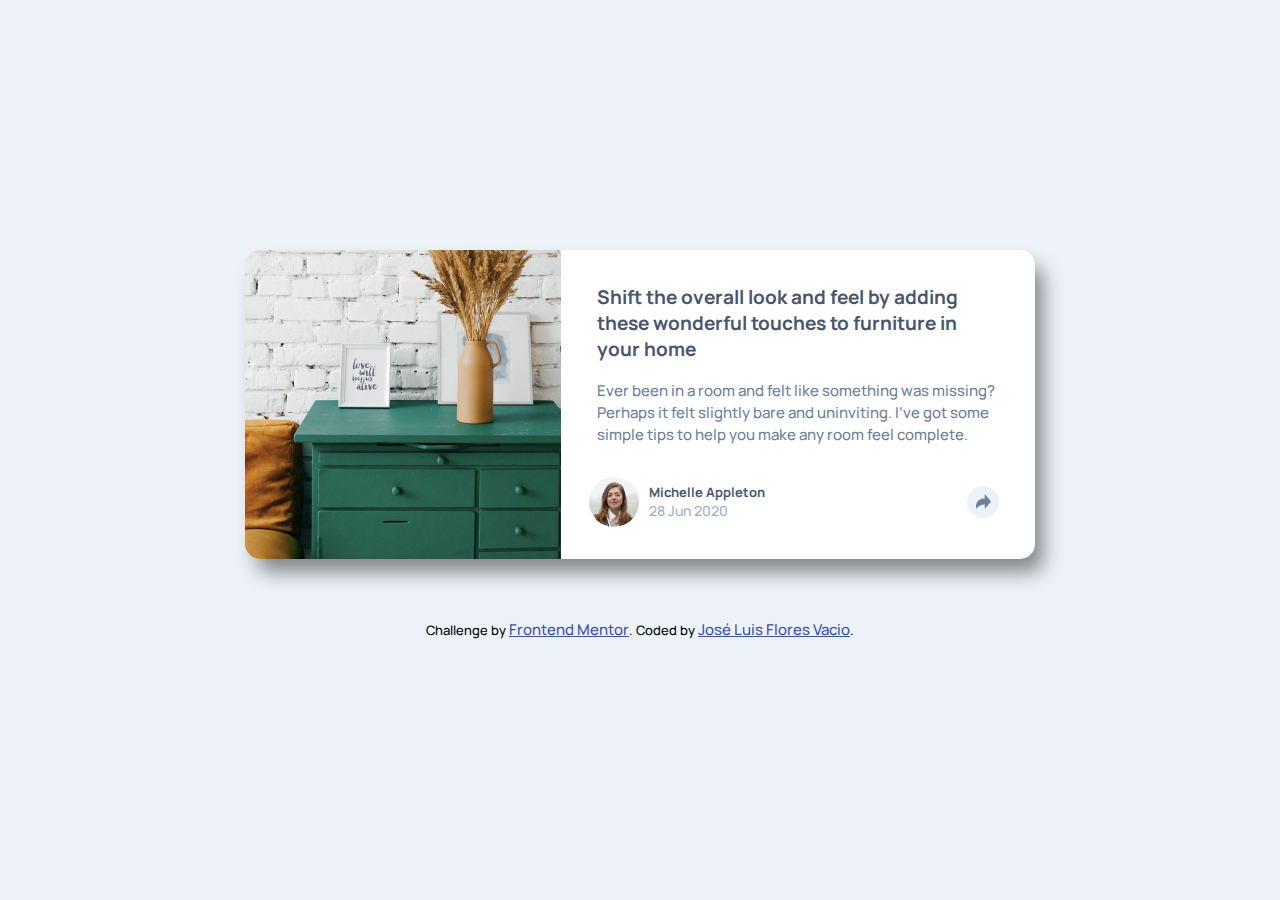
==== production/index.html @ 19c9eb63 "Primera version del reto" ====
<!DOCTYPE html>
<html lang="en">
<head>
  <meta charset="UTF-8">
  <meta name="viewport" content="width=device-width, initial-scale=1.0"> <!-- displays site properly based on user's device -->

  <link rel="icon" type="image/png" sizes="32x32" href="./images/favicon-32x32.png">
  
  <title>José Luis Flores Vacio | Article preview component</title>
  <link rel="preconnect" href="https://fonts.googleapis.com">
  <link rel="preconnect" href="https://fonts.gstatic.com" crossorigin>
  <link href="https://fonts.googleapis.com/css2?family=Manrope:wght@200;500;700&display=swap" rel="stylesheet">
  <link rel="stylesheet" href="./css/style.css">
  <link rel="stylesheet" href="./css/desktop.css" media="screen and (min-width: 900px)">

  <style>
    .attribution { font-size: 13px; text-align: center; }
    .attribution a { font-size: 15px; color: hsl(228, 45%, 44%); }
  </style>
</head>
<body>

  <main>
    <section class="furniture">
      <article class="master-card">
        <div class="image"></div>
        <div class="master-card__body">
          <h2 class="master-card__title">
            Shift the overall look and feel by adding these wonderful 
            touches to furniture in your home
          </h2>
          <p class="master-card__content">
            Ever been in a room and felt like something was missing? Perhaps 
            it felt slightly bare and uninviting. I’ve got some simple tips 
            to help you make any room feel complete.          
          </p>
          <div class="master-card__share-conteiner">
            <img class="profile__img" src="./images/avatar-michelle.jpg" alt="profile image">
            <div class="profile__details">
              <h6 class="profile__details--name">
                Michelle Appleton
              </h6>
              <span class="profile__details--date">
                28 Jun 2020
              </span>
            </div>
            <button id="share-button" class="button--share"></button>
            <article class="share__menu--close">
              <span class="text">Share</span>
              <span class="icon fb"></span>
              <span class="icon twitter"></span>
              <span class="icon pinterest"></span>
            </article>
          </div>
        </div>
      </article>
      <div class="attribution">
        Challenge by <a href="https://www.frontendmentor.io?ref=challenge" target="_blank">Frontend Mentor</a>. 
        Coded by <a href="#">José Luis Flores Vacio</a>.
      </div>
    </section>
  </main>
  <script src="./js/app.js"></script>
</body>
</html>
---- production/css/style.css ----
* {
    box-sizing: border-box;
    margin: 0;
    padding: 0;
}

html {
    font-size: 62.5%;
    font-family: 'Manrope', sans-serif;
    font-weight: 500;
}

main {
    position: relative;
    min-height: 100vh; 
    padding-top: 60px;
    background-color:hsl(210, 46%, 95%);
}

.furniture {
    min-height: 500px;
    min-width: 320px;
}

.master-card {
    display: flex;
    flex-direction: column;
    min-width: 320px;
    max-width: 400px;
    width: 90%;
    margin: 0px auto 60px;
    overflow: hidden;
    background-color: white;
    border-radius: 15px;
    box-shadow: 10px 15px 20px -2px rgba(0,0,0,0.45);
}

.master-card .image {
    display: block;
    width: 100%;
    min-height: 220px;
    background-image: url('../images/drawers.jpg');
    background-size: cover;
}

.master-card__body {
    display: flex;
    flex-direction: column;
    padding: 34px 0px 0px;
}

.master-card__title {
    padding: 0px 28px;
    font-family: 'Manrope' sans-serif;
    font-size: 1.7rem;
    font-weight: 700;
    margin-bottom: 20px;
    color: hsl(217, 19%, 35%);
}

.master-card__content {
    padding: 0px 28px;
    font-size: 1.5rem;
    line-height: 2.2rem;
    margin-bottom: 26px;
    color: hsl(214, 17%, 51%);
}

.master-card__share-conteiner {
    position: relative;
    display: flex;
    height: 75px;
    align-items: center;
}

.master-card__share-conteiner .profile__img {
    margin-left: 28px;
    width: 50px;
    height: 50px;
    border-radius: 25px;
}

.profile__details {
    margin-left: 10px;
    font-size: 1.4rem;
}

.profile__details--name {
    font-size: 1.3rem;
    color:hsl(217, 19%, 35%);
}

.profile__details--date {
    color: hsl(212, 23%, 69%);
}


.button--share {
    position: relative;
    width: 32px;
    height: 32px;
    margin-left: auto;
    margin-right: 28px;
    background: url('../images/icon-share.svg'), hsl(210, 46%, 95%);
    background-size: 15px 15px;
    background-repeat: no-repeat;
    background-position: center center;
    border: none;
    border-radius: 30px;
    z-index: 10;
}

.share__menu--close {
    display: flex;
    position: absolute;
    align-items: center;
    width: 0px;
    gap: 18px;
    right: 0;
    height: 100%;
    padding-left: 0px;
    padding-right: 0px;
    overflow: hidden;
    background-color: hsl(217, 19%, 35%); 
    transition: 0.2s ease
}

.share__menu--open {
    display: flex;
    position: absolute;
    right: 0;
    align-items: center;
    gap: 18px;
    height: 100%;
    width: 100%;
    padding-left: 28px;
    padding-right: 28px;
    overflow: visible;
    background-color: hsl(217, 19%, 35%); 
    transition: 0.4s ease; 
}

.share__menu--open .text,
.share__menu--close .text {
    font-size: 1.5rem;
    font-weight: 300;
    letter-spacing: 4px;
    text-transform: uppercase;
    color: hsl(210, 46%, 95%)
}

.share__menu--open .icon,
.share__menu--close .icon {
    width: 22px;
    height: 22px;
    background-size: contain;
    background-repeat: no-repeat;
    background-position: center center;
}

.fb {
    background-image: url('../images/icon-facebook.svg');
}

.twitter {
    background-image: url('../images/icon-twitter.svg');
}

.pinterest {
    background-image: url('../images/icon-pinterest.svg')
}
---- production/css/desktop.css ----
main { 
    padding-top: 250px;
}

.master-card {
    flex-direction: row;
    max-width: 790px;
    width: 100%;
    margin: 0px auto 60px;
    overflow: visible;
}

.master-card .image {
    display: block;
    width: 40%;
    height: auto;
    background-image: url('../images/drawers.jpg');
    background-size: cover;
    border-top-left-radius: 15px;
    border-bottom-left-radius: 15px;
}

.master-card__body {
    width: 60%;
    padding-bottom: 20px
}

.master-card__title,
.master-card__content {
    padding: 0px 36px;
    margin-bottom: 18px;
}

.master-card__title {
    font-size: 1.9rem;
}

.share__menu--open {
    padding-left: 36px;
    padding-right: 36px;
}

.button--share {
    margin-right: 36px
}

.share__menu--close {
    top: calc(0% - 48px);
    justify-content: center;
    height: 0px;
    width: 30px;
    padding-left: 0px;
    padding-right: 0px;
    overflow: hidden;
    background-color: hsl(217, 19%, 35%);
    border-radius: 8px;
    transition: 0s ease
}

.share__menu--open {
    top: calc(0% - 48px);
    left: calc(50% + 65px);
    justify-content: center;
    gap: 16px;
    height: 52px;
    width: 240px;
    padding-left: 28px;
    padding-right: 28px;
    overflow: visible;
    border-radius: 10px;
}

.share__menu--open::after,
.share__menu--close::after {
    position: absolute;
    bottom: -14px;
    left: calc(50% - 13px);
    content: '';
    display: block;
    width: 26px;
    height: 16px;
    background-color: hsl(217, 19%, 35%);
    clip-path: polygon(100% 0, 0 0, 50% 100%);
}
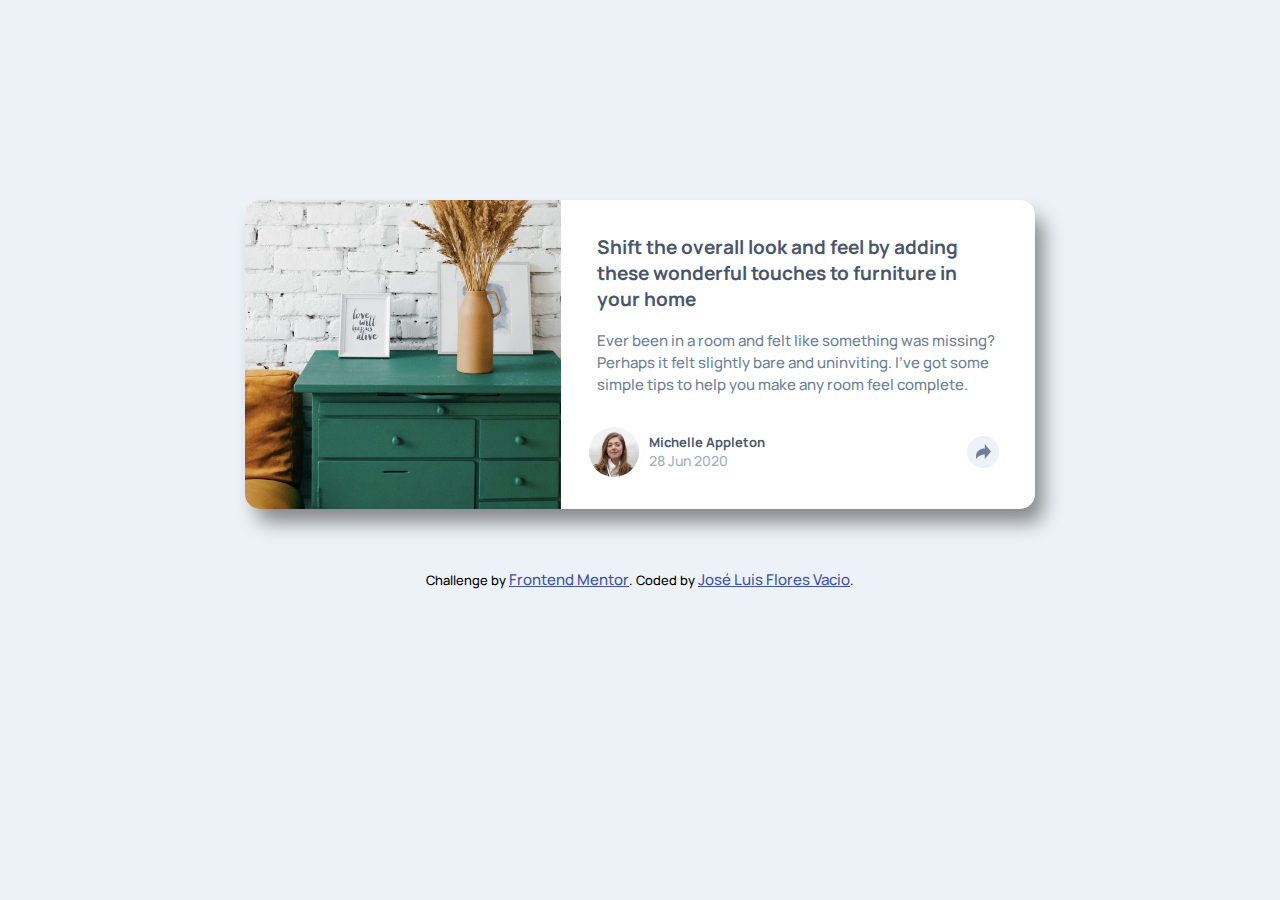
==== commit 1c173bce: "Se agregaron cambios pequeños" ====
--- a/production/index.html
+++ b/production/index.html
@@ -11,7 +11,7 @@
   <link rel="preconnect" href="https://fonts.gstatic.com" crossorigin>
   <link href="https://fonts.googleapis.com/css2?family=Manrope:wght@200;500;700&display=swap" rel="stylesheet">
   <link rel="stylesheet" href="./css/style.css">
-  <link rel="stylesheet" href="./css/desktop.css" media="screen and (min-width: 900px)">
+  <link rel="stylesheet" href="./css/desktop.css" media="screen and (min-width: 930px)">
 
   <style>
     .attribution { font-size: 13px; text-align: center; }
@@ -56,7 +56,7 @@
       </article>
       <div class="attribution">
         Challenge by <a href="https://www.frontendmentor.io?ref=challenge" target="_blank">Frontend Mentor</a>. 
-        Coded by <a href="#">José Luis Flores Vacio</a>.
+        Coded by <a href="https://joseluisfv.github.io/">José Luis Flores Vacio</a>.
       </div>
     </section>
   </main>
--- a/production/css/style.css
+++ b/production/css/style.css
@@ -1,171 +1,172 @@
 * {
-    box-sizing: border-box;
-    margin: 0;
-    padding: 0;
+  box-sizing: border-box;
+  margin: 0;
+  padding: 0;
 }
 
 html {
-    font-size: 62.5%;
-    font-family: 'Manrope', sans-serif;
-    font-weight: 500;
+  font-size: 62.5%;
+  font-family: "Manrope", sans-serif;
+  font-weight: 500;
 }
 
 main {
-    position: relative;
-    min-height: 100vh; 
-    padding-top: 60px;
-    background-color:hsl(210, 46%, 95%);
+  display: flex;
+  align-items: center;
+  justify-content: center;
+  position: relative;
+  min-height: 100vh;
+  background-color: hsl(210, 46%, 95%);
 }
 
 .furniture {
-    min-height: 500px;
-    min-width: 320px;
+  min-height: 500px;
+  min-width: 320px;
 }
 
 .master-card {
-    display: flex;
-    flex-direction: column;
-    min-width: 320px;
-    max-width: 400px;
-    width: 90%;
-    margin: 0px auto 60px;
-    overflow: hidden;
-    background-color: white;
-    border-radius: 15px;
-    box-shadow: 10px 15px 20px -2px rgba(0,0,0,0.45);
+  display: flex;
+  flex-direction: column;
+  min-width: 320px;
+  max-width: 400px;
+  width: 90%;
+  margin: 0px auto 60px;
+  overflow: hidden;
+  background-color: white;
+  border-radius: 15px;
+  box-shadow: 10px 15px 20px -2px rgba(0, 0, 0, 0.45);
 }
 
 .master-card .image {
-    display: block;
-    width: 100%;
-    min-height: 220px;
-    background-image: url('../images/drawers.jpg');
-    background-size: cover;
+  display: block;
+  width: 100%;
+  min-height: 220px;
+  background-image: url("../images/drawers.jpg");
+  background-size: cover;
 }
 
 .master-card__body {
-    display: flex;
-    flex-direction: column;
-    padding: 34px 0px 0px;
+  display: flex;
+  flex-direction: column;
+  padding: 34px 0px 0px;
 }
 
 .master-card__title {
-    padding: 0px 28px;
-    font-family: 'Manrope' sans-serif;
-    font-size: 1.7rem;
-    font-weight: 700;
-    margin-bottom: 20px;
-    color: hsl(217, 19%, 35%);
+  padding: 0px 28px;
+  font-family: "Manrope" sans-serif;
+  font-size: 1.7rem;
+  font-weight: 700;
+  margin-bottom: 20px;
+  color: hsl(217, 19%, 35%);
 }
 
 .master-card__content {
-    padding: 0px 28px;
-    font-size: 1.5rem;
-    line-height: 2.2rem;
-    margin-bottom: 26px;
-    color: hsl(214, 17%, 51%);
+  padding: 0px 28px;
+  font-size: 1.5rem;
+  line-height: 2.2rem;
+  margin-bottom: 26px;
+  color: hsl(214, 17%, 51%);
 }
 
 .master-card__share-conteiner {
-    position: relative;
-    display: flex;
-    height: 75px;
-    align-items: center;
+  position: relative;
+  display: flex;
+  height: 75px;
+  align-items: center;
 }
 
 .master-card__share-conteiner .profile__img {
-    margin-left: 28px;
-    width: 50px;
-    height: 50px;
-    border-radius: 25px;
+  margin-left: 28px;
+  width: 50px;
+  height: 50px;
+  border-radius: 25px;
 }
 
 .profile__details {
-    margin-left: 10px;
-    font-size: 1.4rem;
+  margin-left: 10px;
+  font-size: 1.4rem;
 }
 
 .profile__details--name {
-    font-size: 1.3rem;
-    color:hsl(217, 19%, 35%);
+  font-size: 1.3rem;
+  color: hsl(217, 19%, 35%);
 }
 
 .profile__details--date {
-    color: hsl(212, 23%, 69%);
+  color: hsl(212, 23%, 69%);
 }
 
-
 .button--share {
-    position: relative;
-    width: 32px;
-    height: 32px;
-    margin-left: auto;
-    margin-right: 28px;
-    background: url('../images/icon-share.svg'), hsl(210, 46%, 95%);
-    background-size: 15px 15px;
-    background-repeat: no-repeat;
-    background-position: center center;
-    border: none;
-    border-radius: 30px;
-    z-index: 10;
+  position: relative;
+  width: 32px;
+  height: 32px;
+  margin-left: auto;
+  margin-right: 28px;
+  background: url("../images/icon-share.svg"), hsl(210, 46%, 95%);
+  background-size: 15px 15px;
+  background-repeat: no-repeat;
+  background-position: center center;
+  border: none;
+  border-radius: 30px;
+  z-index: 10;
 }
 
 .share__menu--close {
-    display: flex;
-    position: absolute;
-    align-items: center;
-    width: 0px;
-    gap: 18px;
-    right: 0;
-    height: 100%;
-    padding-left: 0px;
-    padding-right: 0px;
-    overflow: hidden;
-    background-color: hsl(217, 19%, 35%); 
-    transition: 0.2s ease
+  display: flex;
+  position: absolute;
+  align-items: center;
+  width: 0px;
+  gap: 18px;
+  right: 0;
+  height: 100%;
+  padding-left: 0px;
+  padding-right: 0px;
+  overflow: hidden;
+  background-color: hsl(217, 19%, 35%);
+  transition: 0.2s ease;
 }
 
 .share__menu--open {
-    display: flex;
-    position: absolute;
-    right: 0;
-    align-items: center;
-    gap: 18px;
-    height: 100%;
-    width: 100%;
-    padding-left: 28px;
-    padding-right: 28px;
-    overflow: visible;
-    background-color: hsl(217, 19%, 35%); 
-    transition: 0.4s ease; 
+  display: flex;
+  position: absolute;
+  right: 0;
+  align-items: center;
+  gap: 18px;
+  height: 100%;
+  width: 100%;
+  padding-left: 28px;
+  padding-right: 28px;
+  overflow: visible;
+  background-color: hsl(217, 19%, 35%);
+  transition: 0.4s ease;
 }
 
 .share__menu--open .text,
 .share__menu--close .text {
-    font-size: 1.5rem;
-    font-weight: 300;
-    letter-spacing: 4px;
-    text-transform: uppercase;
-    color: hsl(210, 46%, 95%)
+  font-size: 1.5rem;
+  font-weight: 300;
+  letter-spacing: 4px;
+  text-transform: uppercase;
+  color: hsl(210, 46%, 95%);
 }
 
 .share__menu--open .icon,
 .share__menu--close .icon {
-    width: 22px;
-    height: 22px;
-    background-size: contain;
-    background-repeat: no-repeat;
-    background-position: center center;
+  width: 22px;
+  height: 22px;
+  background-size: contain;
+  background-repeat: no-repeat;
+  background-position: center center;
 }
 
 .fb {
-    background-image: url('../images/icon-facebook.svg');
+  background-image: url("../images/icon-facebook.svg");
 }
 
 .twitter {
-    background-image: url('../images/icon-twitter.svg');
+  background-image: url("../images/icon-twitter.svg");
 }
 
 .pinterest {
-    background-image: url('../images/icon-pinterest.svg')
-}+  background-image: url("../images/icon-pinterest.svg");
+}
--- a/production/css/desktop.css
+++ b/production/css/desktop.css
@@ -1,84 +1,80 @@
-main { 
-    padding-top: 250px;
-}
-
 .master-card {
-    flex-direction: row;
-    max-width: 790px;
-    width: 100%;
-    margin: 0px auto 60px;
-    overflow: visible;
+  flex-direction: row;
+  max-width: 790px;
+  width: 100%;
+  margin: 0px auto 60px;
+  overflow: visible;
 }
 
 .master-card .image {
-    display: block;
-    width: 40%;
-    height: auto;
-    background-image: url('../images/drawers.jpg');
-    background-size: cover;
-    border-top-left-radius: 15px;
-    border-bottom-left-radius: 15px;
+  display: block;
+  width: 40%;
+  height: auto;
+  background-image: url("../images/drawers.jpg");
+  background-size: cover;
+  border-top-left-radius: 15px;
+  border-bottom-left-radius: 15px;
 }
 
 .master-card__body {
-    width: 60%;
-    padding-bottom: 20px
+  width: 60%;
+  padding-bottom: 20px;
 }
 
 .master-card__title,
 .master-card__content {
-    padding: 0px 36px;
-    margin-bottom: 18px;
+  padding: 0px 36px;
+  margin-bottom: 18px;
 }
 
 .master-card__title {
-    font-size: 1.9rem;
+  font-size: 1.9rem;
 }
 
 .share__menu--open {
-    padding-left: 36px;
-    padding-right: 36px;
+  padding-left: 36px;
+  padding-right: 36px;
 }
 
 .button--share {
-    margin-right: 36px
+  margin-right: 36px;
 }
 
 .share__menu--close {
-    top: calc(0% - 48px);
-    justify-content: center;
-    height: 0px;
-    width: 30px;
-    padding-left: 0px;
-    padding-right: 0px;
-    overflow: hidden;
-    background-color: hsl(217, 19%, 35%);
-    border-radius: 8px;
-    transition: 0s ease
+  top: calc(0% - 48px);
+  justify-content: center;
+  height: 0px;
+  width: 30px;
+  padding-left: 0px;
+  padding-right: 0px;
+  overflow: hidden;
+  background-color: hsl(217, 19%, 35%);
+  border-radius: 8px;
+  transition: 0s ease;
 }
 
 .share__menu--open {
-    top: calc(0% - 48px);
-    left: calc(50% + 65px);
-    justify-content: center;
-    gap: 16px;
-    height: 52px;
-    width: 240px;
-    padding-left: 28px;
-    padding-right: 28px;
-    overflow: visible;
-    border-radius: 10px;
+  top: calc(0% - 48px);
+  left: calc(50% + 65px);
+  justify-content: center;
+  gap: 16px;
+  height: 52px;
+  width: 240px;
+  padding-left: 28px;
+  padding-right: 28px;
+  overflow: visible;
+  border-radius: 10px;
 }
 
 .share__menu--open::after,
 .share__menu--close::after {
-    position: absolute;
-    bottom: -14px;
-    left: calc(50% - 13px);
-    content: '';
-    display: block;
-    width: 26px;
-    height: 16px;
-    background-color: hsl(217, 19%, 35%);
-    clip-path: polygon(100% 0, 0 0, 50% 100%);
-}+  position: absolute;
+  bottom: -14px;
+  left: calc(50% - 13px);
+  content: "";
+  display: block;
+  width: 26px;
+  height: 16px;
+  background-color: hsl(217, 19%, 35%);
+  clip-path: polygon(100% 0, 0 0, 50% 100%);
+}
